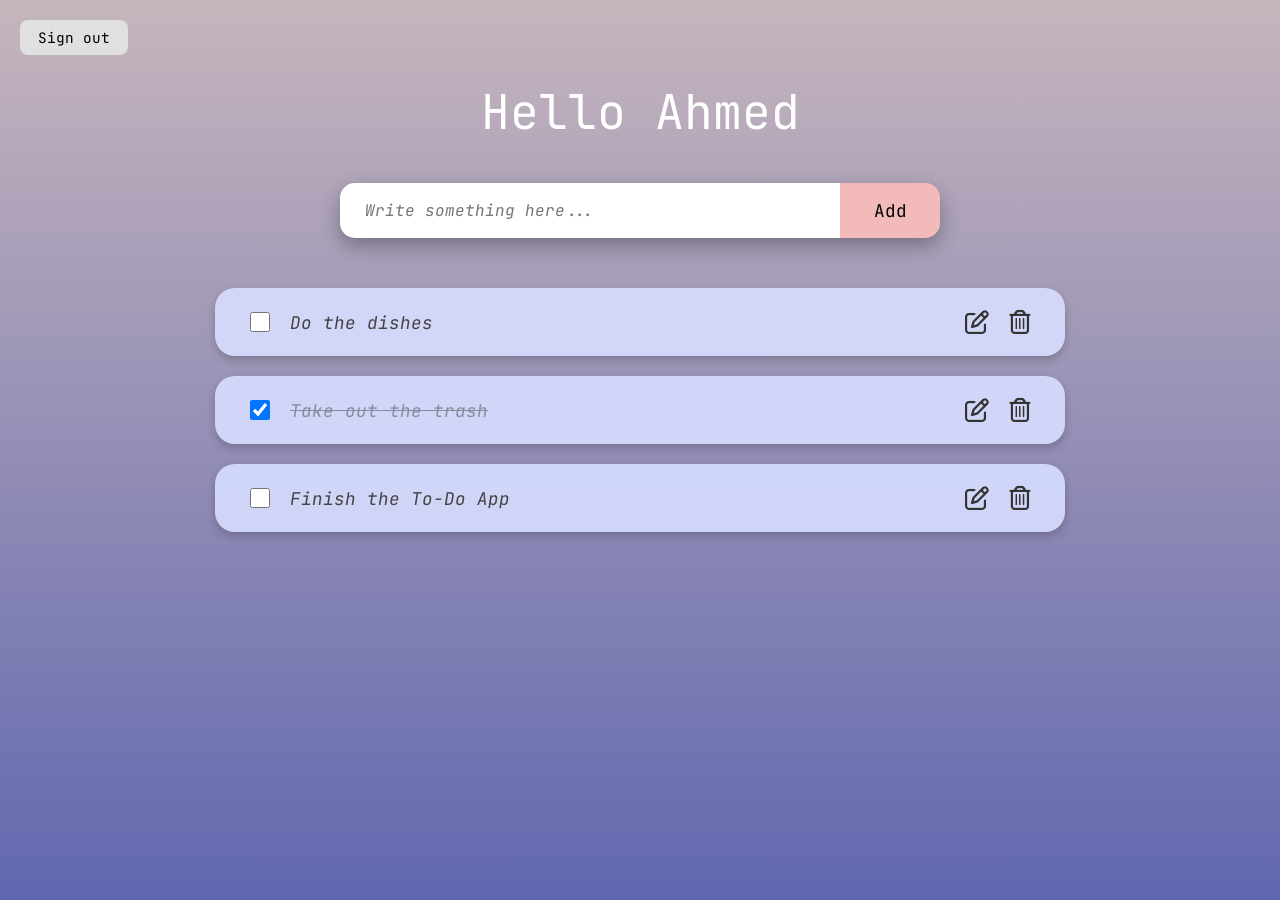
==== app/templates/index.html @ 442c1f19 "fix: changed directory structure" ====
<!DOCTYPE html>
<html lang="en">
<head>
    <meta charset="UTF-8">
    <meta name="viewport" content="width=device-width, initial-scale=1.0">
    <title>Dashboard - To-Do App</title>
    <link rel="stylesheet" href="../static/style-index.css">
    <link href="https://fonts.googleapis.com/css2?family=JetBrains+Mono:ital,wght@0,300;0,400;1,300;1,400&display=swap" rel="stylesheet">
    <link rel="stylesheet" href="https://cdnjs.cloudflare.com/ajax/libs/font-awesome/6.0.0/css/all.min.css">
</head>
<body class="dashboard-body">

    <button class="btn-signout">Sign out</button>

    <div id="dashboard-wrapper">
        <header>
            <h1>Hello Ahmed</h1>
        </header>

        <div class="add-task-container">
            <input type="text" id="task-input" placeholder="Write something here...">
            <button id="add-btn">Add</button>
        </div>

        <div id="task-list">
            
            <div class="task-card">
                <div class="task-left">
                    <input type="checkbox">
                    <span class="task-text">Do the dishes</span>
                </div>
                <div class="task-right">
                    <i class="fa-regular fa-pen-to-square"></i>
                    <i class="fa-regular fa-trash-can"></i>
                </div>
            </div>

            <div class="task-card completed">
                <div class="task-left">
                    <input type="checkbox" checked>
                    <span class="task-text">Take out the trash</span>
                </div>
                <div class="task-right">
                    <i class="fa-regular fa-pen-to-square"></i>
                    <i class="fa-regular fa-trash-can"></i>
                </div>
            </div>

            <div class="task-card">
                <div class="task-left">
                    <input type="checkbox">
                    <span class="task-text">Finish the To-Do App</span>
                </div>
                <div class="task-right">
                    <i class="fa-regular fa-pen-to-square"></i>
                    <i class="fa-regular fa-trash-can"></i>
                </div>
            </div>

        </div>
    </div>

</body>
</html>
---- app/static/style-index.css ----
/* General Setup */
* {
    margin: 0;
    padding: 0;
    box-sizing: border-box;
    font-family: 'JetBrains Mono', monospace;
}

body.dashboard-body {
    background: linear-gradient(rgba(141, 108, 122, 0.5), rgba(30, 39, 142, 0.7)), 
                url('https://images.unsplash.com/photo-1464822759023-fed622ff2c3b?auto=format&fit=crop&w=1920&q=80');
    background-size: cover;
    background-position: center;
    height: 100vh;
    color: white;
}

/* Sign Out Button */
.btn-signout {
    position: absolute;
    top: 20px;
    left: 20px;
    background: #e0e0e0;
    border: none;
    padding: 8px 18px;
    border-radius: 8px;
    cursor: pointer;
    font-size: 0.9rem;
}

/* Main Layout */
#dashboard-wrapper {
    display: flex;
    flex-direction: column;
    align-items: center;
    padding-top: 80px;
}

header h1 {
    font-size: 3rem;
    font-weight: 400;
    margin-bottom: 40px;
}

/* Input Bar */
.add-task-container {
    display: flex;
    width: 600px;
    height: 55px;
    border-radius: 15px;
    overflow: hidden;
    box-shadow: 0 8px 20px rgba(0, 0, 0, 0.3);
    margin-bottom: 50px;
}

#task-input {
    flex: 1;
    border: none;
    padding: 0 25px;
    font-style: italic;
    outline: none;
    font-size: 1rem;
}

#add-btn {
    background-color: #f3baba; /* Pinkish button */
    border: none;
    width: 100px;
    font-size: 1.1rem;
    cursor: pointer;
}

/* Task List Area */
#task-list {
    width: 850px;
}

/* Task Card Style */
.task-card {
    background: rgba(215, 222, 255, 0.9); /* Lavender color */
    color: #444;
    padding: 22px 35px;
    border-radius: 20px;
    display: flex;
    justify-content: space-between;
    align-items: center;
    margin-bottom: 20px;
    box-shadow: 0 4px 10px rgba(0, 0, 0, 0.2);
}

.task-left {
    display: flex;
    align-items: center;
    gap: 20px;
}

.task-text {
    font-style: italic;
    font-size: 1.1rem;
}

/* Checkbox Style */
input[type="checkbox"] {
    width: 20px;
    height: 20px;
    cursor: pointer;
}

/* Icons Style */
.task-right {
    display: flex;
    gap: 20px;
    font-size: 1.5rem;
    cursor: pointer;
    color: #333;
}

/* Completed State */
.task-card.completed .task-text {
    text-decoration: line-through;
    opacity: 0.5;
}

/* Hover Effects */
button:hover, .task-right i:hover {
    opacity: 0.7;
}

/* Mobile Optimization for Dashboard */
@media (max-width: 768px) {
    #dashboard-wrapper {
        padding: 100px 15px 40px 15px; /* Added top padding to clear the signout button */
    }

    /* Give signout button more "breathing room" and make it easier to tap */
    .btn-signout {
        top: 25px;
        left: 20px;
        padding: 12px 20px;
        font-size: 1rem;
    }

    header h1 {
        font-size: 2.2rem;
        text-align: center;
    }

    /* Make Input Bar much larger and clickable */
    .add-task-container {
        width: 100%;
        flex-direction: column;
        height: auto;
        background: transparent;
        box-shadow: none;
        gap: 12px;
    }

    #task-input {
        width: 100%;
        height: 65px; /* Increased height for better tap target */
        border-radius: 15px;
        font-size: 1.1rem;
        padding: 10px 20px;
    }

    #add-btn {
        width: 100%;
        height: 40px; /* Bigger button */
        border-radius: 15px;
    }

    /* Task List adjustments */
    #task-list {
        width: 100%;
    }

    .task-card {
        padding: 20px;
        margin-bottom: 15px;
    }

    .task-text {
        font-size: 1rem;
    }
}
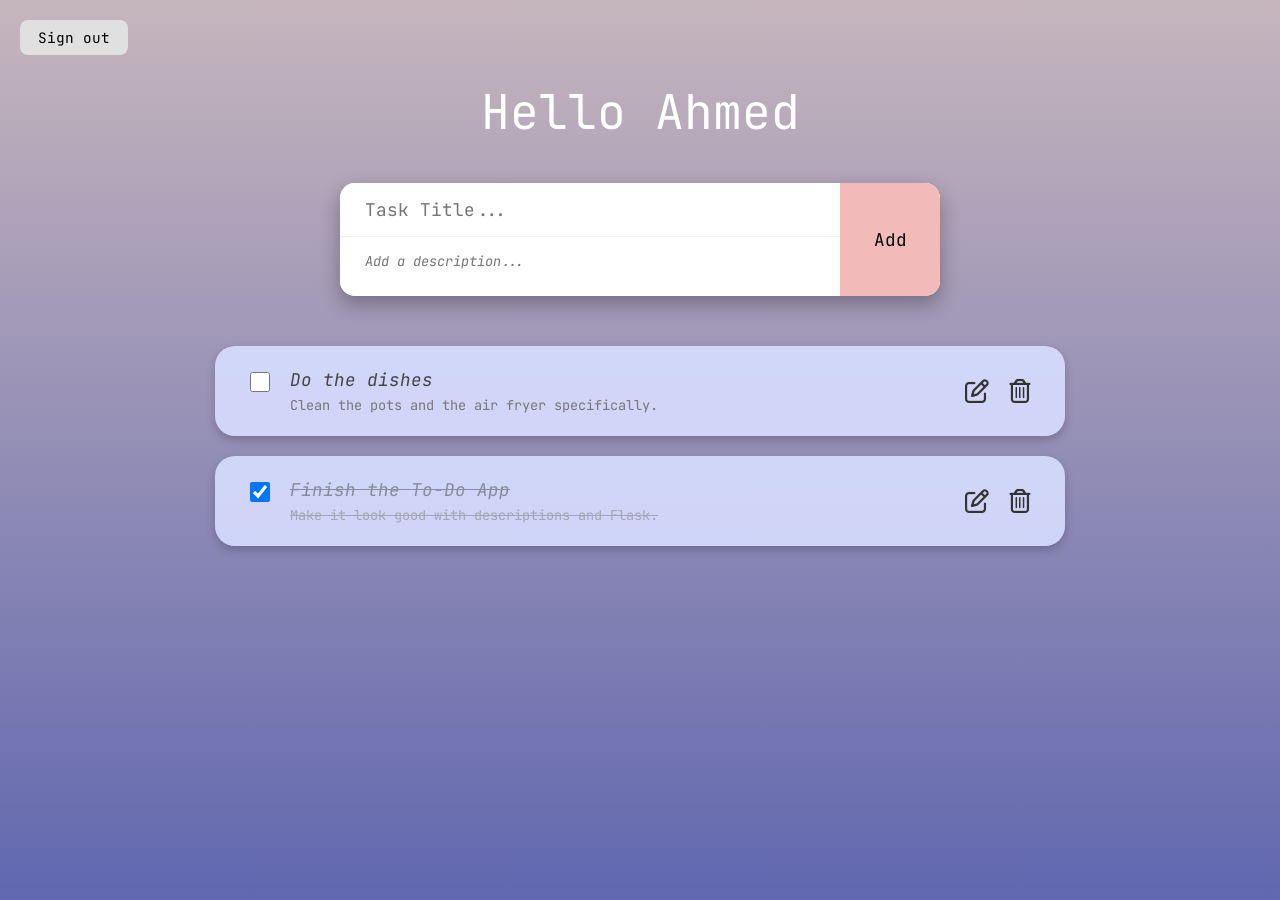
==== commit 9cd9f936: "." ====
--- a/app/templates/index.html
+++ b/app/templates/index.html
@@ -17,17 +17,23 @@
             <h1>Hello Ahmed</h1>
         </header>
 
-        <div class="add-task-container">
-            <input type="text" id="task-input" placeholder="Write something here...">
-            <button id="add-btn">Add</button>
-        </div>
+        <form class="add-task-container" method="POST" action="/add_task">
+            <div class="input-stack">
+                <input type="text" name="title" id="task-input" placeholder="Task Title..." required>
+                <textarea name="description" id="desc-input" placeholder="Add a description..."></textarea>
+            </div>
+            <button type="submit" id="add-btn">Add</button>
+        </form>
 
         <div id="task-list">
             
             <div class="task-card">
                 <div class="task-left">
                     <input type="checkbox">
-                    <span class="task-text">Do the dishes</span>
+                    <div class="task-content">
+                        <span class="task-text">Do the dishes</span>
+                        <p class="task-description">Clean the pots and the air fryer specifically.</p>
+                    </div>
                 </div>
                 <div class="task-right">
                     <i class="fa-regular fa-pen-to-square"></i>
@@ -38,18 +44,10 @@
             <div class="task-card completed">
                 <div class="task-left">
                     <input type="checkbox" checked>
-                    <span class="task-text">Take out the trash</span>
-                </div>
-                <div class="task-right">
-                    <i class="fa-regular fa-pen-to-square"></i>
-                    <i class="fa-regular fa-trash-can"></i>
-                </div>
-            </div>
-
-            <div class="task-card">
-                <div class="task-left">
-                    <input type="checkbox">
-                    <span class="task-text">Finish the To-Do App</span>
+                    <div class="task-content">
+                        <span class="task-text">Finish the To-Do App</span>
+                        <p class="task-description">Make it look good with descriptions and Flask.</p>
+                    </div>
                 </div>
                 <div class="task-right">
                     <i class="fa-regular fa-pen-to-square"></i>
--- a/app/static/style-index.css
+++ b/app/static/style-index.css
@@ -11,11 +11,10 @@
                 url('https://images.unsplash.com/photo-1464822759023-fed622ff2c3b?auto=format&fit=crop&w=1920&q=80');
     background-size: cover;
     background-position: center;
-    height: 100vh;
+    min-height: 100vh;
     color: white;
 }
 
-/* Sign Out Button */
 .btn-signout {
     position: absolute;
     top: 20px;
@@ -28,7 +27,6 @@
     font-size: 0.9rem;
 }
 
-/* Main Layout */
 #dashboard-wrapper {
     display: flex;
     flex-direction: column;
@@ -42,28 +40,47 @@
     margin-bottom: 40px;
 }
 
-/* Input Bar */
+/* Updated Input Bar to support Title + Description */
 .add-task-container {
     display: flex;
     width: 600px;
-    height: 55px;
+    min-height: 100px; /* Increased for two inputs */
+    background: white;
     border-radius: 15px;
     overflow: hidden;
     box-shadow: 0 8px 20px rgba(0, 0, 0, 0.3);
     margin-bottom: 50px;
 }
 
+.input-stack {
+    display: flex;
+    flex-direction: column;
+    flex: 1;
+}
+
+#task-input, #desc-input {
+    border: none;
+    padding: 15px 25px;
+    outline: none;
+    font-family: 'JetBrains Mono', monospace;
+}
+
 #task-input {
-    flex: 1;
-    border: none;
-    padding: 0 25px;
+    font-size: 1.1rem;
+    font-weight: 400;
+}
+
+#desc-input {
+    font-size: 0.85rem;
     font-style: italic;
-    outline: none;
-    font-size: 1rem;
+    color: #666;
+    height: 60px;
+    resize: none;
+    border-top: 1px solid #eee;
 }
 
 #add-btn {
-    background-color: #f3baba; /* Pinkish button */
+    background-color: #f3baba;
     border: none;
     width: 100px;
     font-size: 1.1rem;
@@ -75,9 +92,8 @@
     width: 850px;
 }
 
-/* Task Card Style */
 .task-card {
-    background: rgba(215, 222, 255, 0.9); /* Lavender color */
+    background: rgba(215, 222, 255, 0.9);
     color: #444;
     padding: 22px 35px;
     border-radius: 20px;
@@ -90,23 +106,34 @@
 
 .task-left {
     display: flex;
-    align-items: center;
+    align-items: flex-start; /* Aligned to top for description layout */
     gap: 20px;
+}
+
+.task-content {
+    display: flex;
+    flex-direction: column;
 }
 
 .task-text {
     font-style: italic;
     font-size: 1.1rem;
+    font-weight: 400;
 }
 
-/* Checkbox Style */
+.task-description {
+    font-size: 0.85rem;
+    color: #777;
+    margin-top: 5px;
+}
+
 input[type="checkbox"] {
     width: 20px;
     height: 20px;
     cursor: pointer;
+    margin-top: 4px;
 }
 
-/* Icons Style */
 .task-right {
     display: flex;
     gap: 20px;
@@ -115,71 +142,21 @@
     color: #333;
 }
 
-/* Completed State */
-.task-card.completed .task-text {
+.task-card.completed .task-text, 
+.task-card.completed .task-description {
     text-decoration: line-through;
     opacity: 0.5;
 }
 
-/* Hover Effects */
 button:hover, .task-right i:hover {
     opacity: 0.7;
 }
 
-/* Mobile Optimization for Dashboard */
+/* Mobile adjustments preserved and updated for stack */
 @media (max-width: 768px) {
-    #dashboard-wrapper {
-        padding: 100px 15px 40px 15px; /* Added top padding to clear the signout button */
-    }
-
-    /* Give signout button more "breathing room" and make it easier to tap */
-    .btn-signout {
-        top: 25px;
-        left: 20px;
-        padding: 12px 20px;
-        font-size: 1rem;
-    }
-
-    header h1 {
-        font-size: 2.2rem;
-        text-align: center;
-    }
-
-    /* Make Input Bar much larger and clickable */
-    .add-task-container {
-        width: 100%;
-        flex-direction: column;
-        height: auto;
-        background: transparent;
-        box-shadow: none;
-        gap: 12px;
-    }
-
-    #task-input {
-        width: 100%;
-        height: 65px; /* Increased height for better tap target */
-        border-radius: 15px;
-        font-size: 1.1rem;
-        padding: 10px 20px;
-    }
-
-    #add-btn {
-        width: 100%;
-        height: 40px; /* Bigger button */
-        border-radius: 15px;
-    }
-
-    /* Task List adjustments */
-    #task-list {
-        width: 100%;
-    }
-
-    .task-card {
-        padding: 20px;
-        margin-bottom: 15px;
-    }
-
-    .task-text {
-        font-size: 1rem;
-    }
+    #dashboard-wrapper { padding: 100px 15px 40px 15px; }
+    .add-task-container { width: 100%; flex-direction: column; height: auto; background: transparent; box-shadow: none; gap: 12px; }
+    #task-input, #desc-input { width: 100%; border-radius: 15px; background: white; }
+    #add-btn { width: 100%; height: 50px; border-radius: 15px; }
+    #task-list { width: 100%; }
 }
